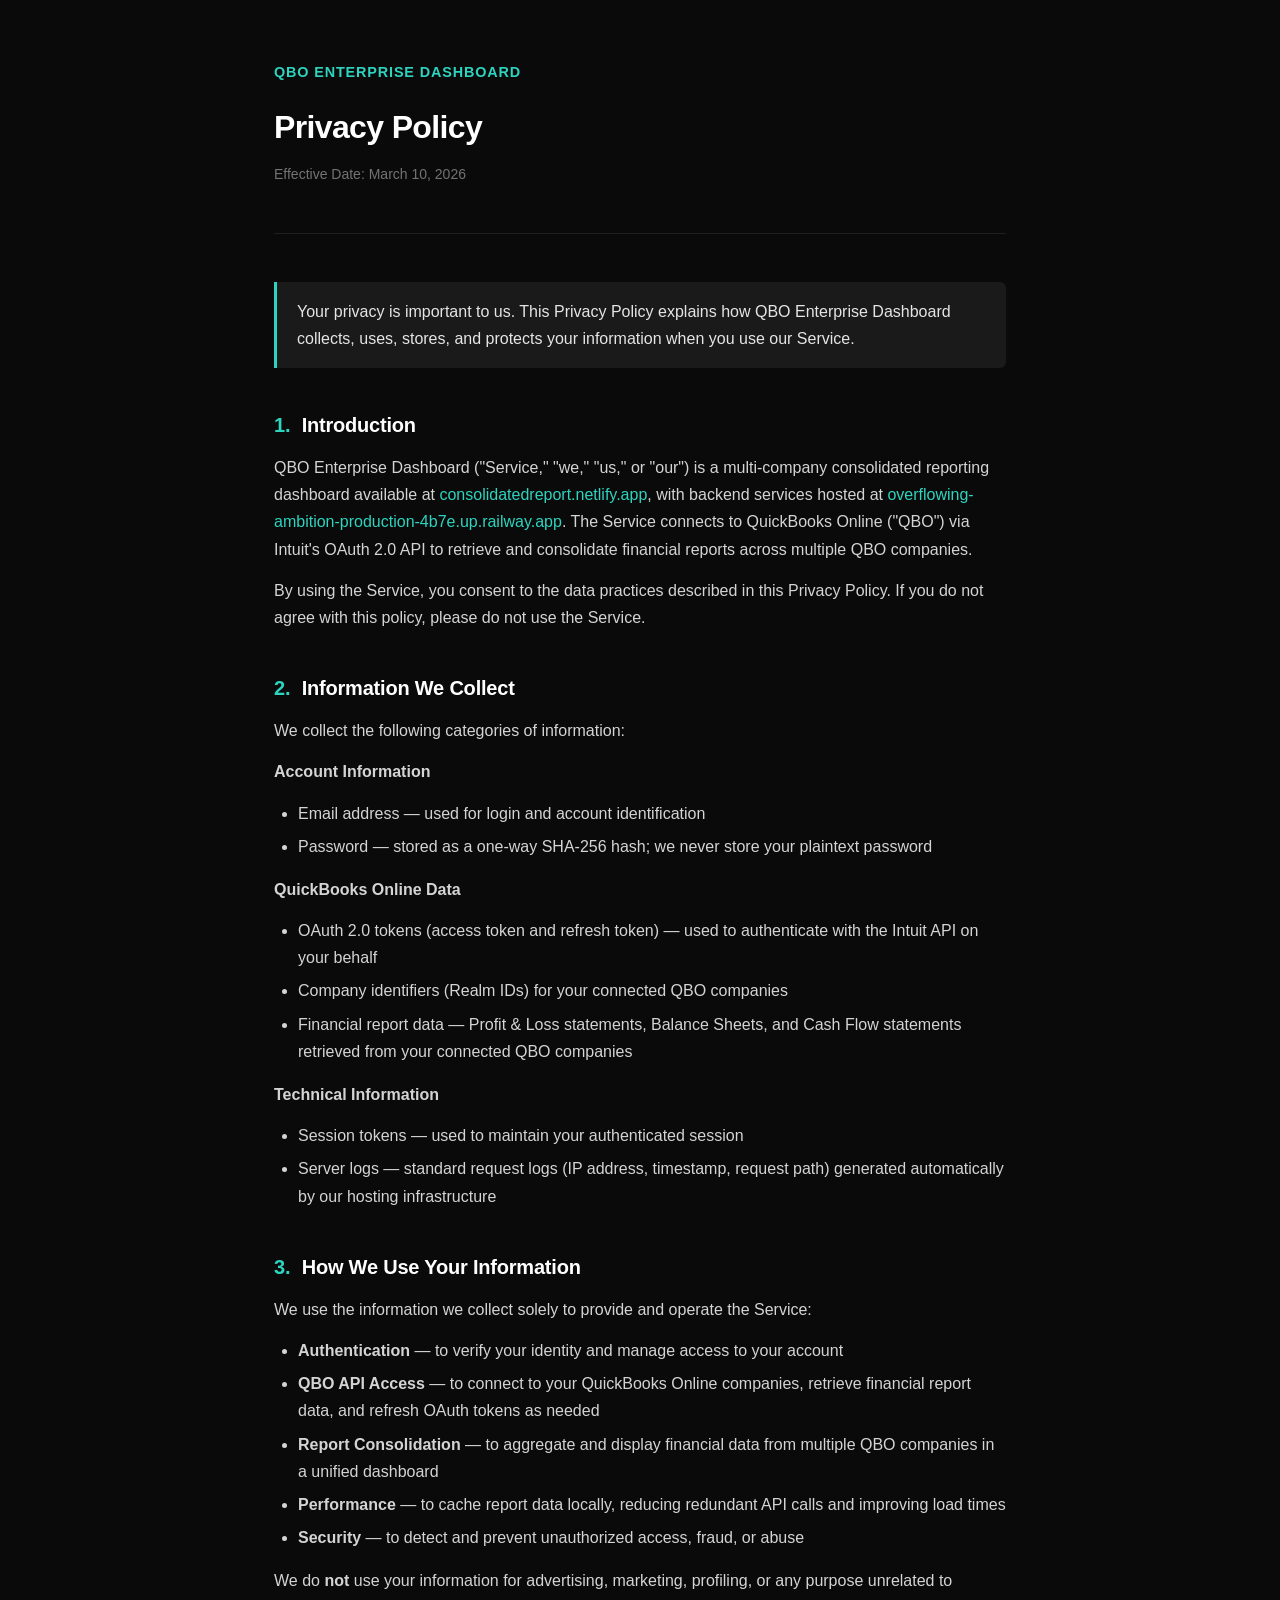
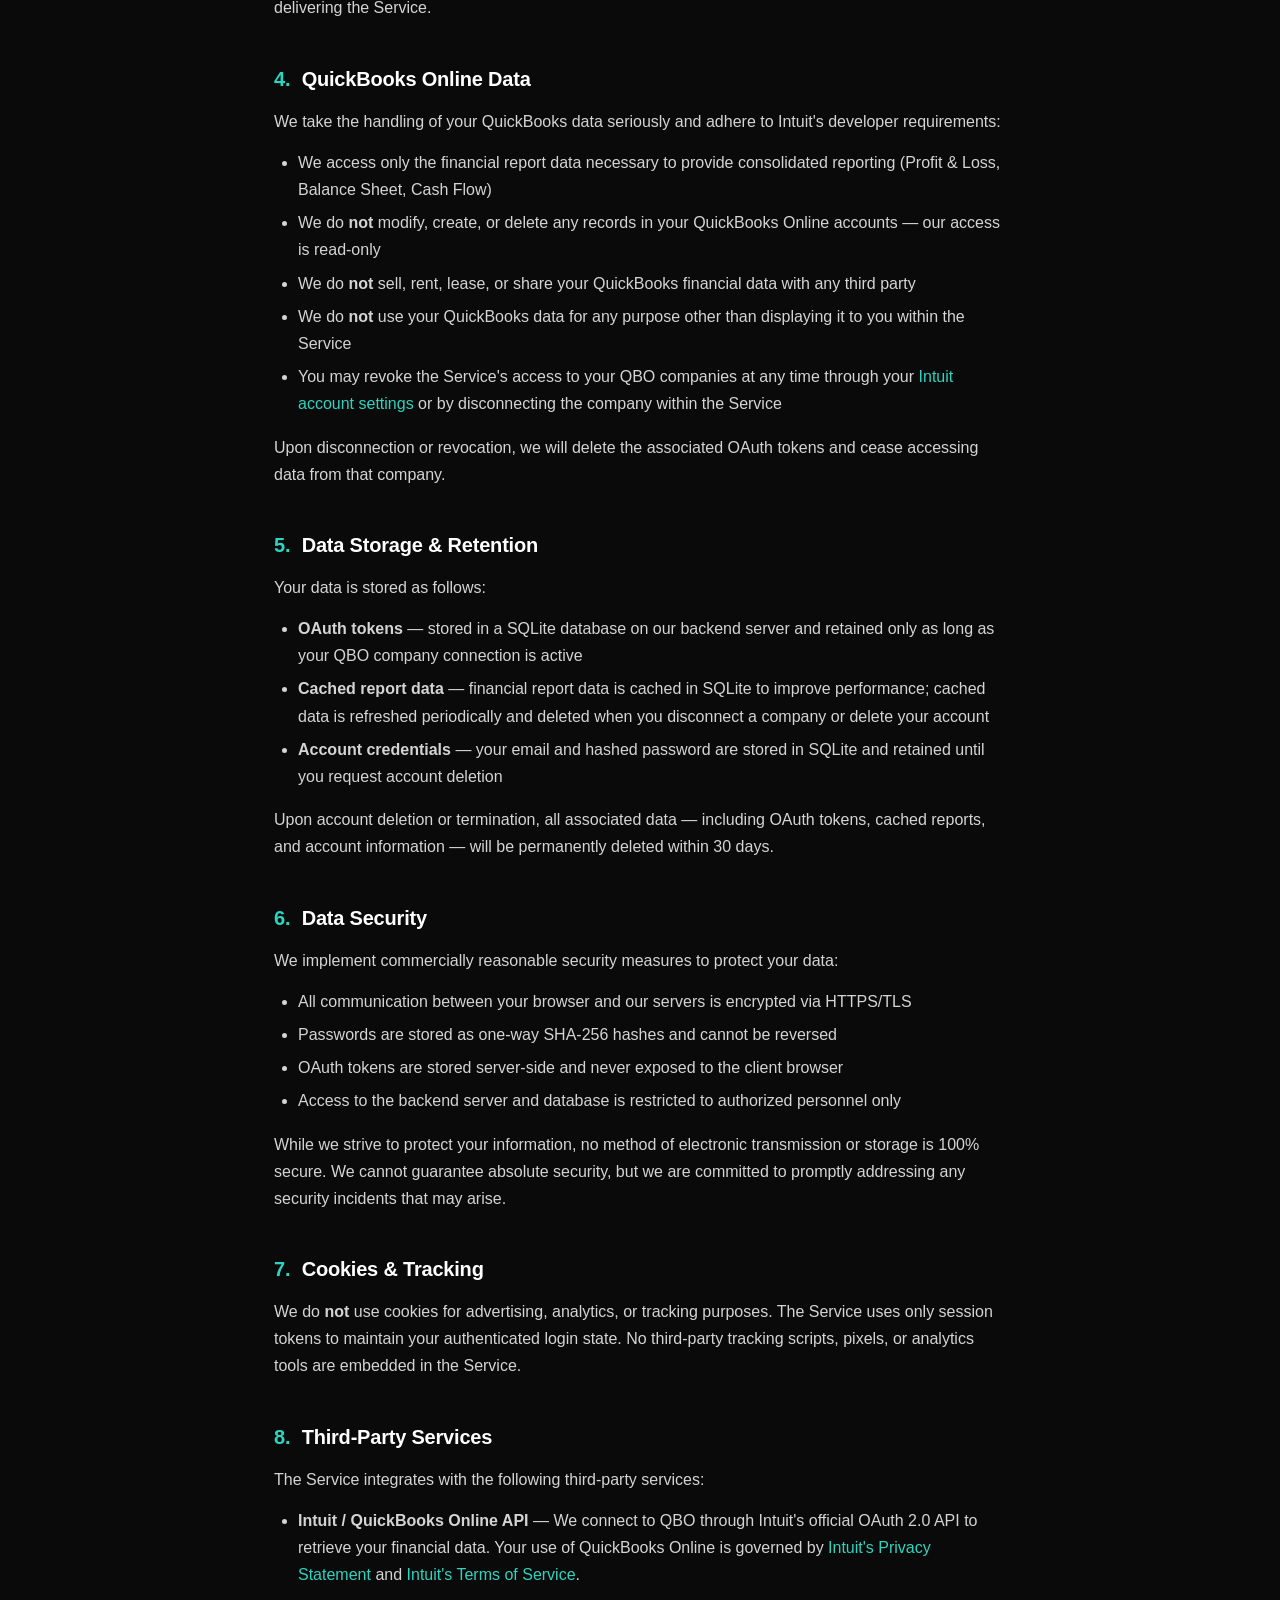
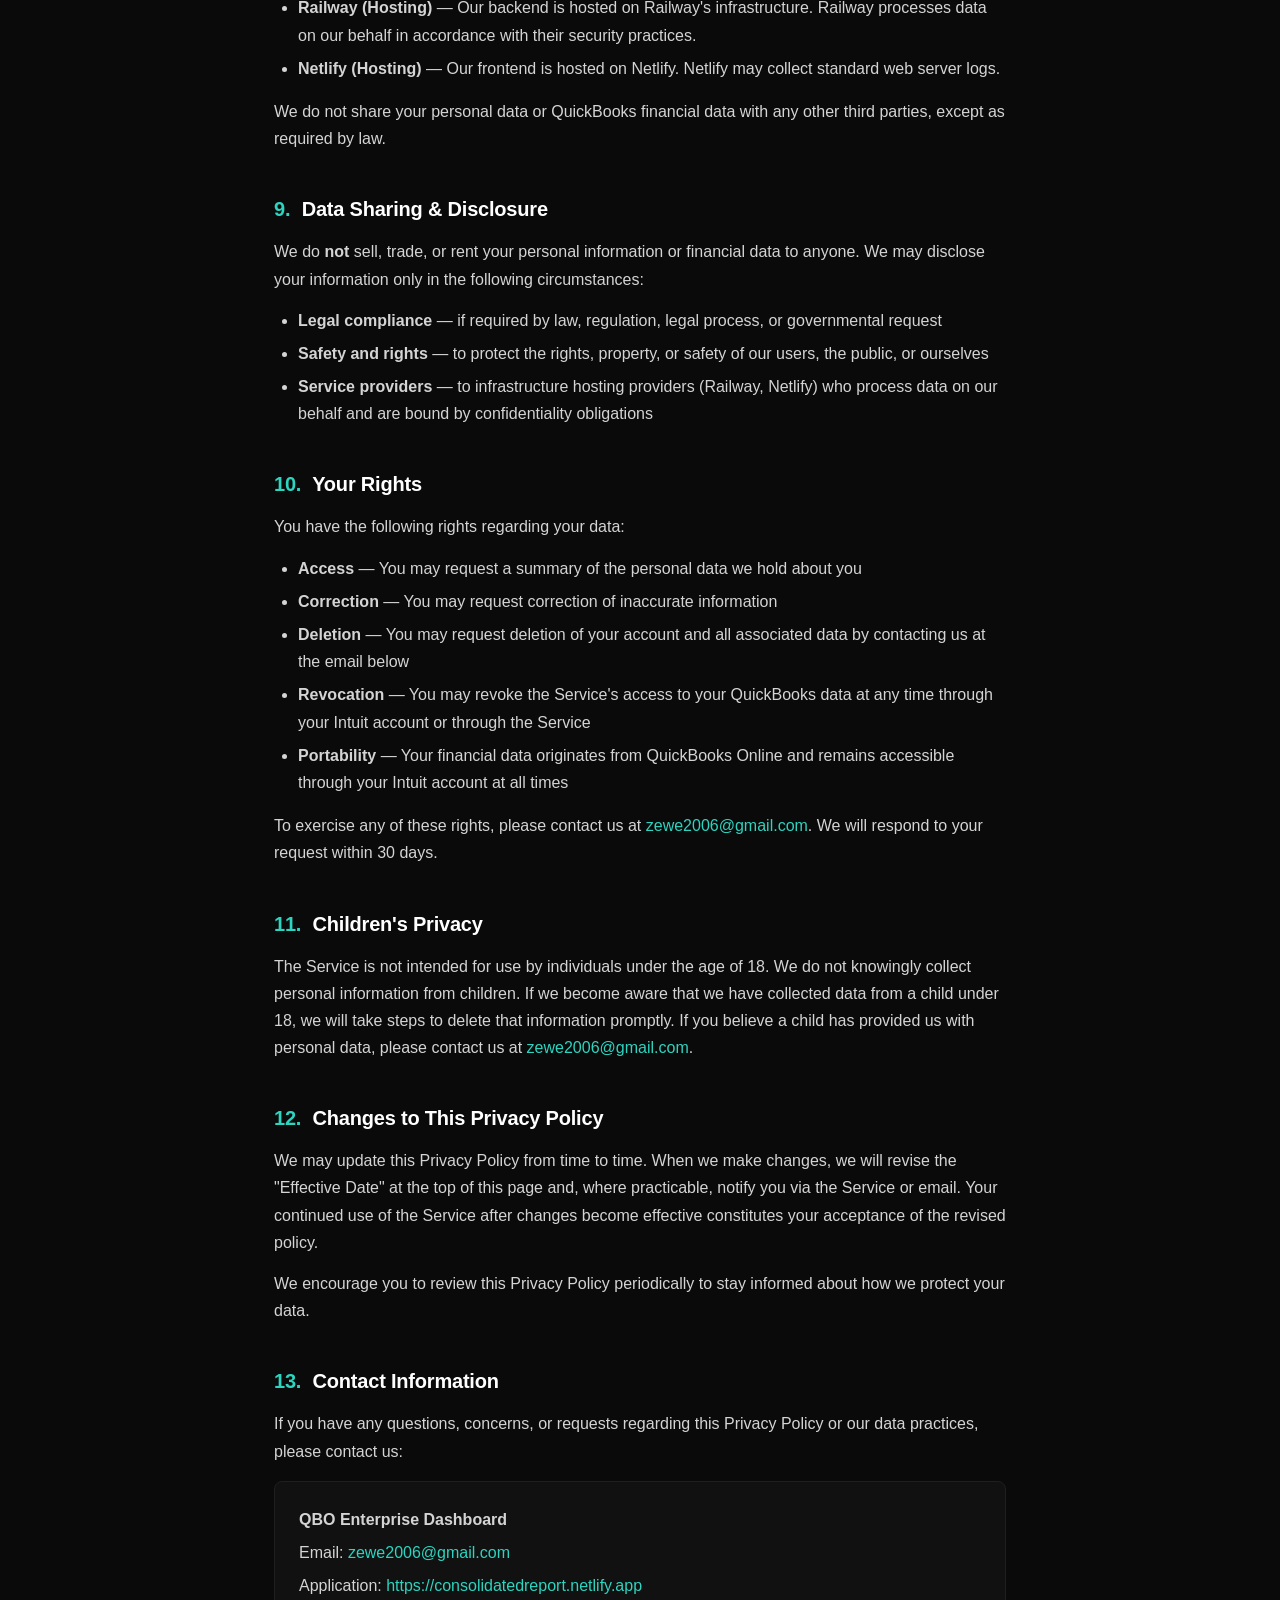
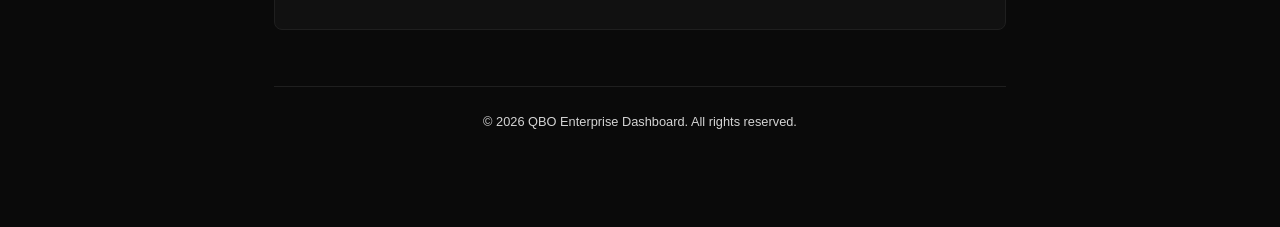
==== privacy.html @ d1587722 "Initial frontend: QBO Enterprise Dashboard" ====
<!DOCTYPE html>
<html lang="en">
<head>
    <meta charset="UTF-8">
    <meta name="viewport" content="width=device-width, initial-scale=1.0">
    <title>Privacy Policy — QBO Enterprise Dashboard</title>
    <style>
        *, *::before, *::after {
            box-sizing: border-box;
            margin: 0;
            padding: 0;
        }

        body {
            background-color: #0a0a0a;
            color: #e5e5e5;
            font-family: -apple-system, BlinkMacSystemFont, "Segoe UI", Roboto, Helvetica, Arial, sans-serif;
            line-height: 1.7;
            font-size: 16px;
            -webkit-font-smoothing: antialiased;
        }

        .container {
            max-width: 780px;
            margin: 0 auto;
            padding: 60px 24px 80px;
        }

        header {
            margin-bottom: 48px;
            padding-bottom: 32px;
            border-bottom: 1px solid #1f1f1f;
        }

        header h1 {
            font-size: 2rem;
            font-weight: 700;
            color: #ffffff;
            letter-spacing: -0.02em;
            margin-bottom: 8px;
        }

        header .app-name {
            color: #2dd4bf;
            font-size: 0.9rem;
            font-weight: 600;
            text-transform: uppercase;
            letter-spacing: 0.06em;
            margin-bottom: 16px;
            display: block;
        }

        header .effective-date {
            color: #737373;
            font-size: 0.875rem;
        }

        h2 {
            font-size: 1.25rem;
            font-weight: 600;
            color: #ffffff;
            margin-top: 40px;
            margin-bottom: 12px;
            letter-spacing: -0.01em;
        }

        h2 .section-number {
            color: #2dd4bf;
            margin-right: 6px;
        }

        p {
            margin-bottom: 14px;
            color: #d4d4d4;
        }

        ul {
            margin: 10px 0 16px 24px;
            color: #d4d4d4;
        }

        ul li {
            margin-bottom: 6px;
        }

        a {
            color: #2dd4bf;
            text-decoration: none;
        }

        a:hover {
            text-decoration: underline;
        }

        .highlight {
            background-color: #1a1a1a;
            border-left: 3px solid #2dd4bf;
            padding: 16px 20px;
            margin: 16px 0;
            border-radius: 0 6px 6px 0;
        }

        .highlight p {
            margin-bottom: 0;
            color: #e5e5e5;
        }

        .contact-block {
            background-color: #111111;
            border: 1px solid #1f1f1f;
            border-radius: 8px;
            padding: 24px;
            margin-top: 16px;
        }

        .contact-block p {
            margin-bottom: 6px;
        }

        footer {
            margin-top: 56px;
            padding-top: 24px;
            border-top: 1px solid #1f1f1f;
            text-align: center;
            color: #525252;
            font-size: 0.8rem;
        }

        @media (max-width: 600px) {
            .container {
                padding: 40px 16px 60px;
            }
            header h1 {
                font-size: 1.5rem;
            }
            h2 {
                font-size: 1.1rem;
            }
        }
    </style>
</head>
<body>
    <div class="container">

        <header>
            <span class="app-name">QBO Enterprise Dashboard</span>
            <h1>Privacy Policy</h1>
            <p class="effective-date">Effective Date: March 10, 2026</p>
        </header>

        <div class="highlight">
            <p>Your privacy is important to us. This Privacy Policy explains how QBO Enterprise Dashboard collects, uses, stores, and protects your information when you use our Service.</p>
        </div>

        <!-- 1. Introduction -->
        <h2><span class="section-number">1.</span> Introduction</h2>
        <p>QBO Enterprise Dashboard ("Service," "we," "us," or "our") is a multi-company consolidated reporting dashboard available at <a href="https://consolidatedreport.netlify.app">consolidatedreport.netlify.app</a>, with backend services hosted at <a href="https://overflowing-ambition-production-4b7e.up.railway.app">overflowing-ambition-production-4b7e.up.railway.app</a>. The Service connects to QuickBooks Online ("QBO") via Intuit's OAuth 2.0 API to retrieve and consolidate financial reports across multiple QBO companies.</p>
        <p>By using the Service, you consent to the data practices described in this Privacy Policy. If you do not agree with this policy, please do not use the Service.</p>

        <!-- 2. Information We Collect -->
        <h2><span class="section-number">2.</span> Information We Collect</h2>
        <p>We collect the following categories of information:</p>

        <p><strong>Account Information</strong></p>
        <ul>
            <li>Email address — used for login and account identification</li>
            <li>Password — stored as a one-way SHA-256 hash; we never store your plaintext password</li>
        </ul>

        <p><strong>QuickBooks Online Data</strong></p>
        <ul>
            <li>OAuth 2.0 tokens (access token and refresh token) — used to authenticate with the Intuit API on your behalf</li>
            <li>Company identifiers (Realm IDs) for your connected QBO companies</li>
            <li>Financial report data — Profit &amp; Loss statements, Balance Sheets, and Cash Flow statements retrieved from your connected QBO companies</li>
        </ul>

        <p><strong>Technical Information</strong></p>
        <ul>
            <li>Session tokens — used to maintain your authenticated session</li>
            <li>Server logs — standard request logs (IP address, timestamp, request path) generated automatically by our hosting infrastructure</li>
        </ul>

        <!-- 3. How We Use Your Information -->
        <h2><span class="section-number">3.</span> How We Use Your Information</h2>
        <p>We use the information we collect solely to provide and operate the Service:</p>
        <ul>
            <li><strong>Authentication</strong> — to verify your identity and manage access to your account</li>
            <li><strong>QBO API Access</strong> — to connect to your QuickBooks Online companies, retrieve financial report data, and refresh OAuth tokens as needed</li>
            <li><strong>Report Consolidation</strong> — to aggregate and display financial data from multiple QBO companies in a unified dashboard</li>
            <li><strong>Performance</strong> — to cache report data locally, reducing redundant API calls and improving load times</li>
            <li><strong>Security</strong> — to detect and prevent unauthorized access, fraud, or abuse</li>
        </ul>
        <p>We do <strong>not</strong> use your information for advertising, marketing, profiling, or any purpose unrelated to delivering the Service.</p>

        <!-- 4. QuickBooks Online Data -->
        <h2><span class="section-number">4.</span> QuickBooks Online Data</h2>
        <p>We take the handling of your QuickBooks data seriously and adhere to Intuit's developer requirements:</p>
        <ul>
            <li>We access only the financial report data necessary to provide consolidated reporting (Profit &amp; Loss, Balance Sheet, Cash Flow)</li>
            <li>We do <strong>not</strong> modify, create, or delete any records in your QuickBooks Online accounts — our access is read-only</li>
            <li>We do <strong>not</strong> sell, rent, lease, or share your QuickBooks financial data with any third party</li>
            <li>We do <strong>not</strong> use your QuickBooks data for any purpose other than displaying it to you within the Service</li>
            <li>You may revoke the Service's access to your QBO companies at any time through your <a href="https://accounts.intuit.com">Intuit account settings</a> or by disconnecting the company within the Service</li>
        </ul>
        <p>Upon disconnection or revocation, we will delete the associated OAuth tokens and cease accessing data from that company.</p>

        <!-- 5. Data Storage and Retention -->
        <h2><span class="section-number">5.</span> Data Storage &amp; Retention</h2>
        <p>Your data is stored as follows:</p>
        <ul>
            <li><strong>OAuth tokens</strong> — stored in a SQLite database on our backend server and retained only as long as your QBO company connection is active</li>
            <li><strong>Cached report data</strong> — financial report data is cached in SQLite to improve performance; cached data is refreshed periodically and deleted when you disconnect a company or delete your account</li>
            <li><strong>Account credentials</strong> — your email and hashed password are stored in SQLite and retained until you request account deletion</li>
        </ul>
        <p>Upon account deletion or termination, all associated data — including OAuth tokens, cached reports, and account information — will be permanently deleted within 30 days.</p>

        <!-- 6. Data Security -->
        <h2><span class="section-number">6.</span> Data Security</h2>
        <p>We implement commercially reasonable security measures to protect your data:</p>
        <ul>
            <li>All communication between your browser and our servers is encrypted via HTTPS/TLS</li>
            <li>Passwords are stored as one-way SHA-256 hashes and cannot be reversed</li>
            <li>OAuth tokens are stored server-side and never exposed to the client browser</li>
            <li>Access to the backend server and database is restricted to authorized personnel only</li>
        </ul>
        <p>While we strive to protect your information, no method of electronic transmission or storage is 100% secure. We cannot guarantee absolute security, but we are committed to promptly addressing any security incidents that may arise.</p>

        <!-- 7. Cookies and Tracking -->
        <h2><span class="section-number">7.</span> Cookies &amp; Tracking</h2>
        <p>We do <strong>not</strong> use cookies for advertising, analytics, or tracking purposes. The Service uses only session tokens to maintain your authenticated login state. No third-party tracking scripts, pixels, or analytics tools are embedded in the Service.</p>

        <!-- 8. Third-Party Services -->
        <h2><span class="section-number">8.</span> Third-Party Services</h2>
        <p>The Service integrates with the following third-party services:</p>
        <ul>
            <li><strong>Intuit / QuickBooks Online API</strong> — We connect to QBO through Intuit's official OAuth 2.0 API to retrieve your financial data. Your use of QuickBooks Online is governed by <a href="https://www.intuit.com/privacy/">Intuit's Privacy Statement</a> and <a href="https://accounts.intuit.com/terms-of-service">Intuit's Terms of Service</a>.</li>
            <li><strong>Railway (Hosting)</strong> — Our backend is hosted on Railway's infrastructure. Railway processes data on our behalf in accordance with their security practices.</li>
            <li><strong>Netlify (Hosting)</strong> — Our frontend is hosted on Netlify. Netlify may collect standard web server logs.</li>
        </ul>
        <p>We do not share your personal data or QuickBooks financial data with any other third parties, except as required by law.</p>

        <!-- 9. Data Sharing and Disclosure -->
        <h2><span class="section-number">9.</span> Data Sharing &amp; Disclosure</h2>
        <p>We do <strong>not</strong> sell, trade, or rent your personal information or financial data to anyone. We may disclose your information only in the following circumstances:</p>
        <ul>
            <li><strong>Legal compliance</strong> — if required by law, regulation, legal process, or governmental request</li>
            <li><strong>Safety and rights</strong> — to protect the rights, property, or safety of our users, the public, or ourselves</li>
            <li><strong>Service providers</strong> — to infrastructure hosting providers (Railway, Netlify) who process data on our behalf and are bound by confidentiality obligations</li>
        </ul>

        <!-- 10. Your Rights -->
        <h2><span class="section-number">10.</span> Your Rights</h2>
        <p>You have the following rights regarding your data:</p>
        <ul>
            <li><strong>Access</strong> — You may request a summary of the personal data we hold about you</li>
            <li><strong>Correction</strong> — You may request correction of inaccurate information</li>
            <li><strong>Deletion</strong> — You may request deletion of your account and all associated data by contacting us at the email below</li>
            <li><strong>Revocation</strong> — You may revoke the Service's access to your QuickBooks data at any time through your Intuit account or through the Service</li>
            <li><strong>Portability</strong> — Your financial data originates from QuickBooks Online and remains accessible through your Intuit account at all times</li>
        </ul>
        <p>To exercise any of these rights, please contact us at <a href="mailto:zewe2006@gmail.com">zewe2006@gmail.com</a>. We will respond to your request within 30 days.</p>

        <!-- 11. Children's Privacy -->
        <h2><span class="section-number">11.</span> Children's Privacy</h2>
        <p>The Service is not intended for use by individuals under the age of 18. We do not knowingly collect personal information from children. If we become aware that we have collected data from a child under 18, we will take steps to delete that information promptly. If you believe a child has provided us with personal data, please contact us at <a href="mailto:zewe2006@gmail.com">zewe2006@gmail.com</a>.</p>

        <!-- 12. Changes to This Policy -->
        <h2><span class="section-number">12.</span> Changes to This Privacy Policy</h2>
        <p>We may update this Privacy Policy from time to time. When we make changes, we will revise the "Effective Date" at the top of this page and, where practicable, notify you via the Service or email. Your continued use of the Service after changes become effective constitutes your acceptance of the revised policy.</p>
        <p>We encourage you to review this Privacy Policy periodically to stay informed about how we protect your data.</p>

        <!-- 13. Contact Information -->
        <h2><span class="section-number">13.</span> Contact Information</h2>
        <p>If you have any questions, concerns, or requests regarding this Privacy Policy or our data practices, please contact us:</p>
        <div class="contact-block">
            <p><strong>QBO Enterprise Dashboard</strong></p>
            <p>Email: <a href="mailto:zewe2006@gmail.com">zewe2006@gmail.com</a></p>
            <p>Application: <a href="https://consolidatedreport.netlify.app">https://consolidatedreport.netlify.app</a></p>
        </div>

        <footer>
            <p>&copy; 2026 QBO Enterprise Dashboard. All rights reserved.</p>
        </footer>

    </div>
</body>
</html>
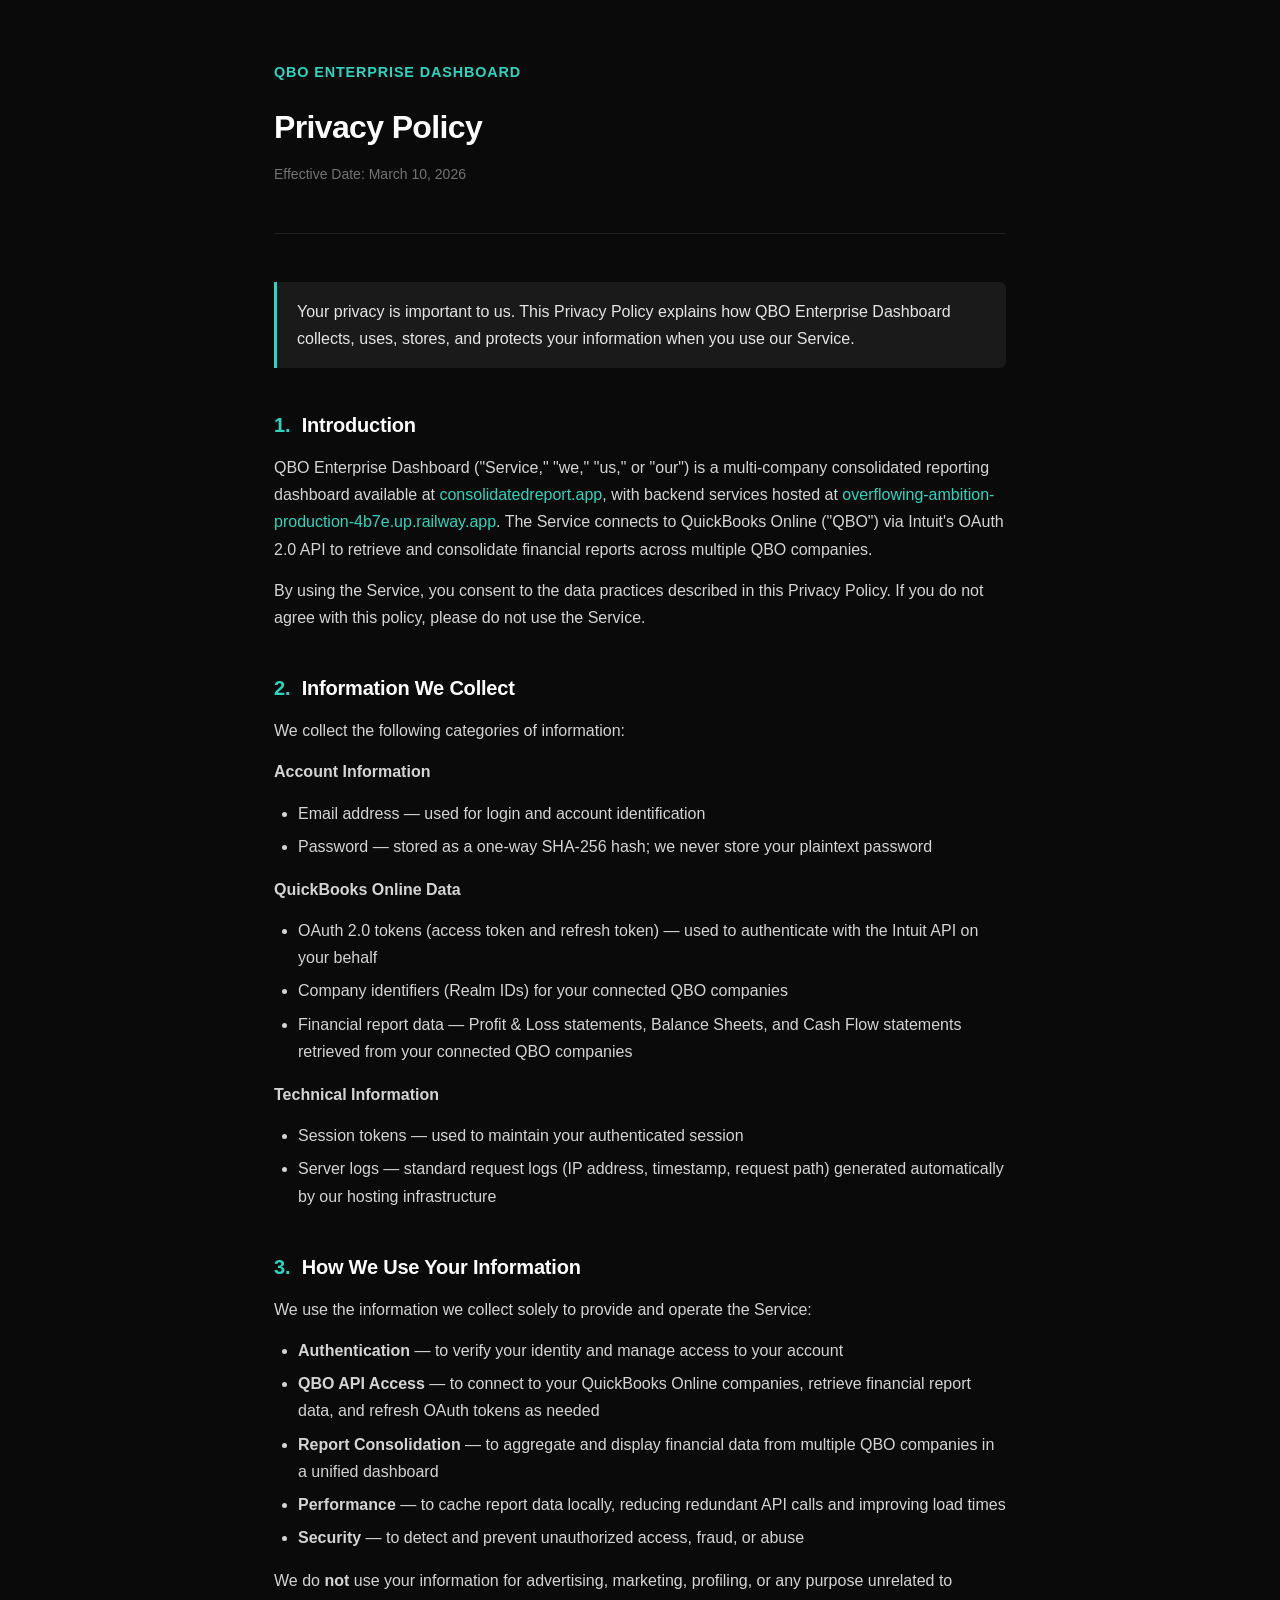
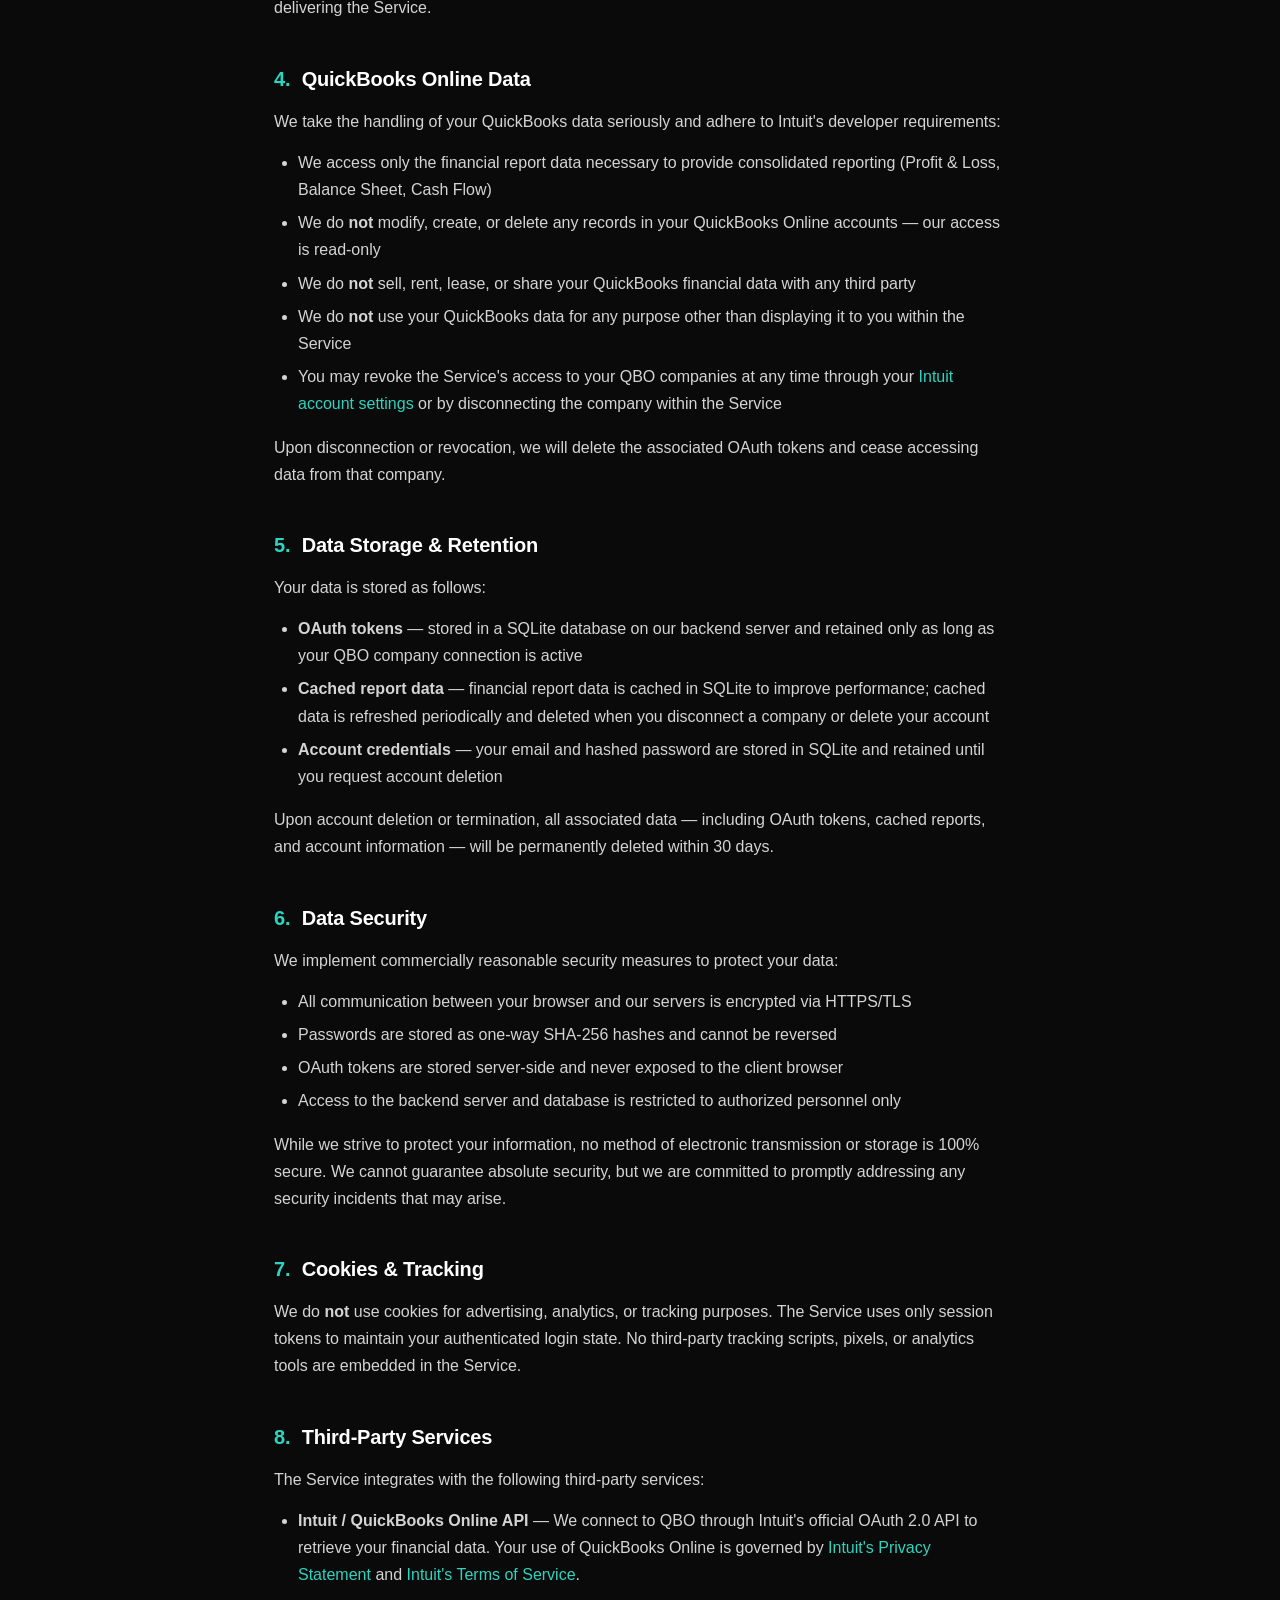
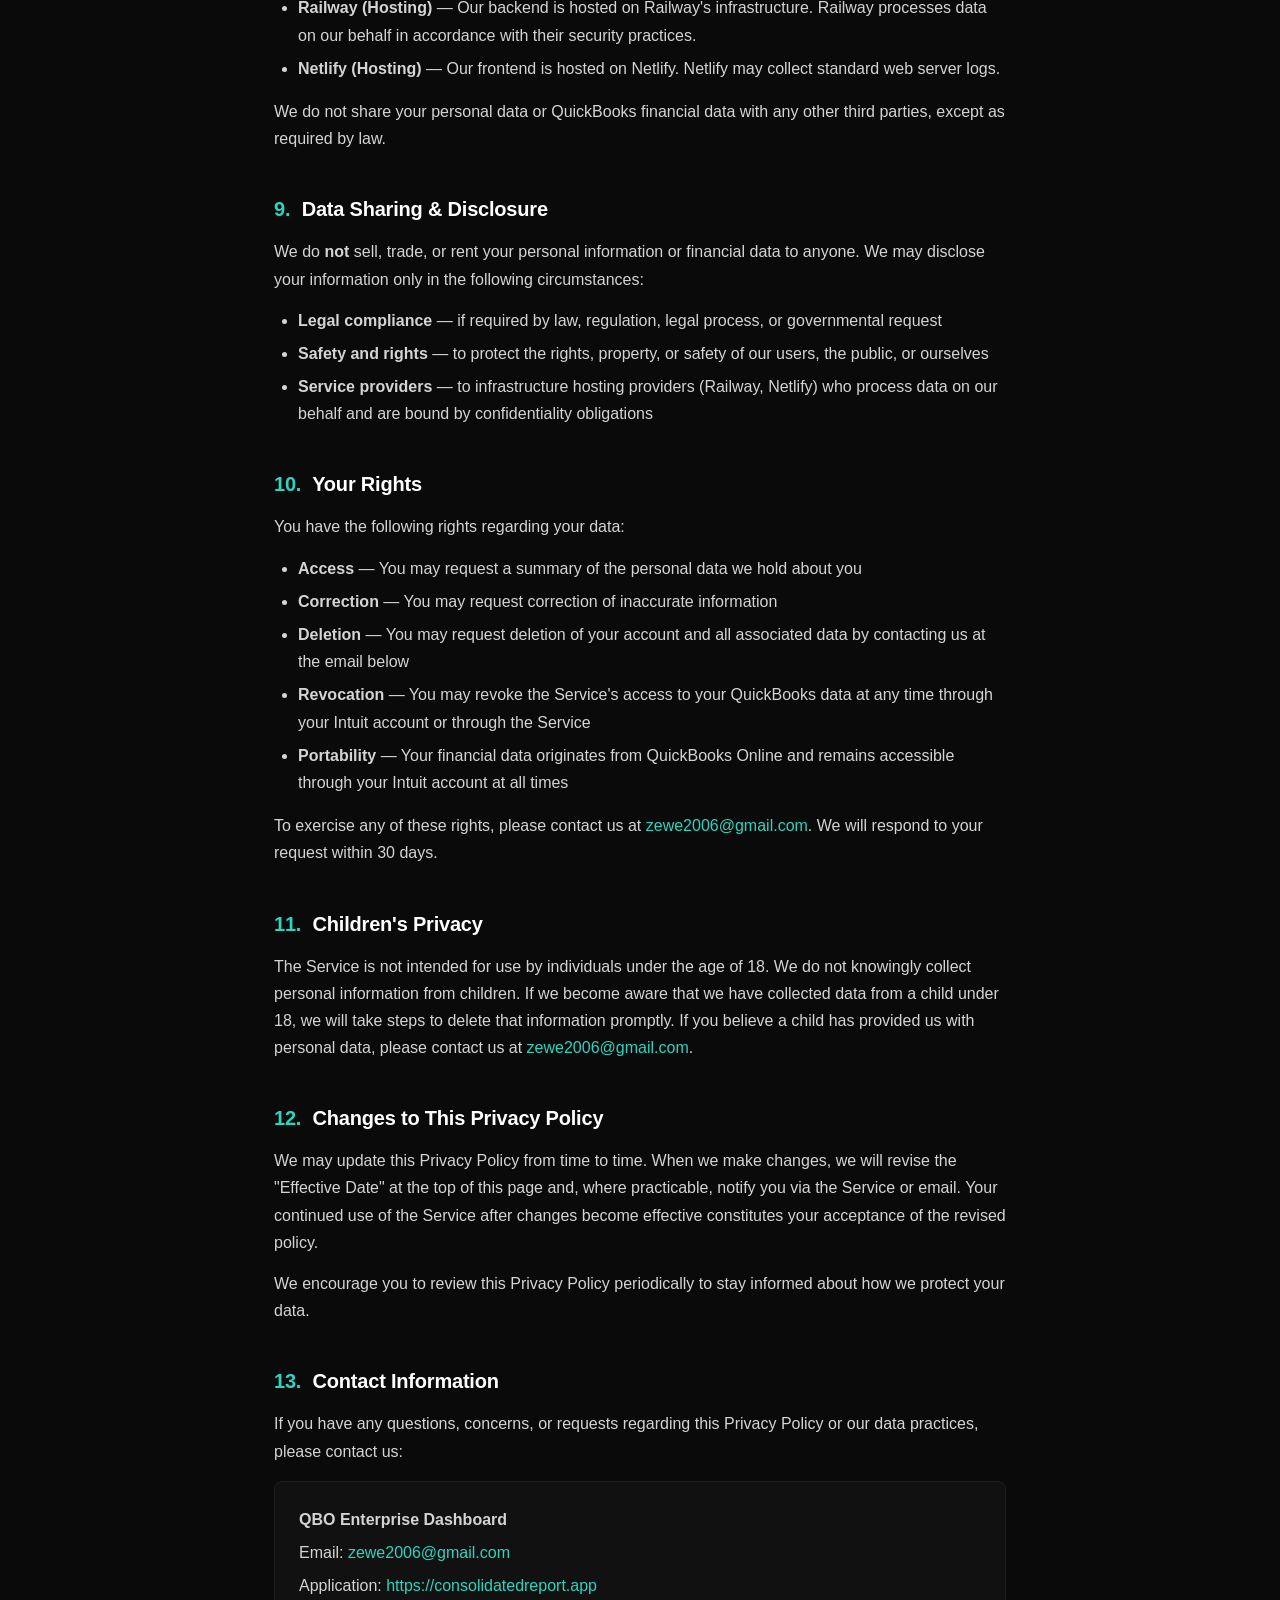
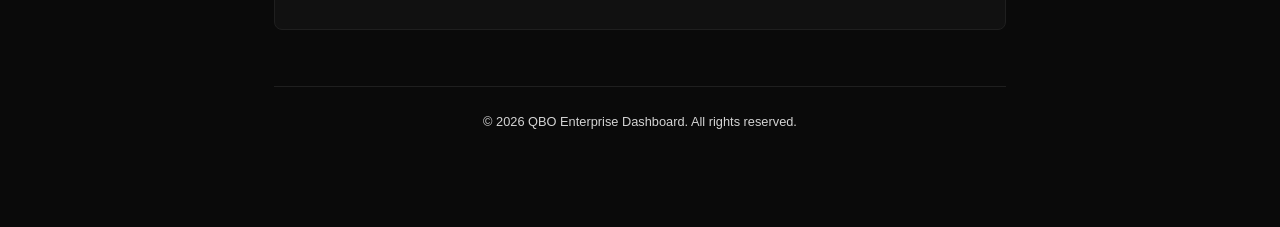
==== commit 84830f67: "Update domain references to consolidatedreport.app" ====
--- a/privacy.html
+++ b/privacy.html
@@ -154,7 +154,7 @@
 
         <!-- 1. Introduction -->
         <h2><span class="section-number">1.</span> Introduction</h2>
-        <p>QBO Enterprise Dashboard ("Service," "we," "us," or "our") is a multi-company consolidated reporting dashboard available at <a href="https://consolidatedreport.netlify.app">consolidatedreport.netlify.app</a>, with backend services hosted at <a href="https://overflowing-ambition-production-4b7e.up.railway.app">overflowing-ambition-production-4b7e.up.railway.app</a>. The Service connects to QuickBooks Online ("QBO") via Intuit's OAuth 2.0 API to retrieve and consolidate financial reports across multiple QBO companies.</p>
+        <p>QBO Enterprise Dashboard ("Service," "we," "us," or "our") is a multi-company consolidated reporting dashboard available at <a href="https://consolidatedreport.app">consolidatedreport.app</a>, with backend services hosted at <a href="https://overflowing-ambition-production-4b7e.up.railway.app">overflowing-ambition-production-4b7e.up.railway.app</a>. The Service connects to QuickBooks Online ("QBO") via Intuit's OAuth 2.0 API to retrieve and consolidate financial reports across multiple QBO companies.</p>
         <p>By using the Service, you consent to the data practices described in this Privacy Policy. If you do not agree with this policy, please do not use the Service.</p>
 
         <!-- 2. Information We Collect -->
@@ -275,7 +275,7 @@
         <div class="contact-block">
             <p><strong>QBO Enterprise Dashboard</strong></p>
             <p>Email: <a href="mailto:zewe2006@gmail.com">zewe2006@gmail.com</a></p>
-            <p>Application: <a href="https://consolidatedreport.netlify.app">https://consolidatedreport.netlify.app</a></p>
+            <p>Application: <a href="https://consolidatedreport.app">https://consolidatedreport.app</a></p>
         </div>
 
         <footer>
